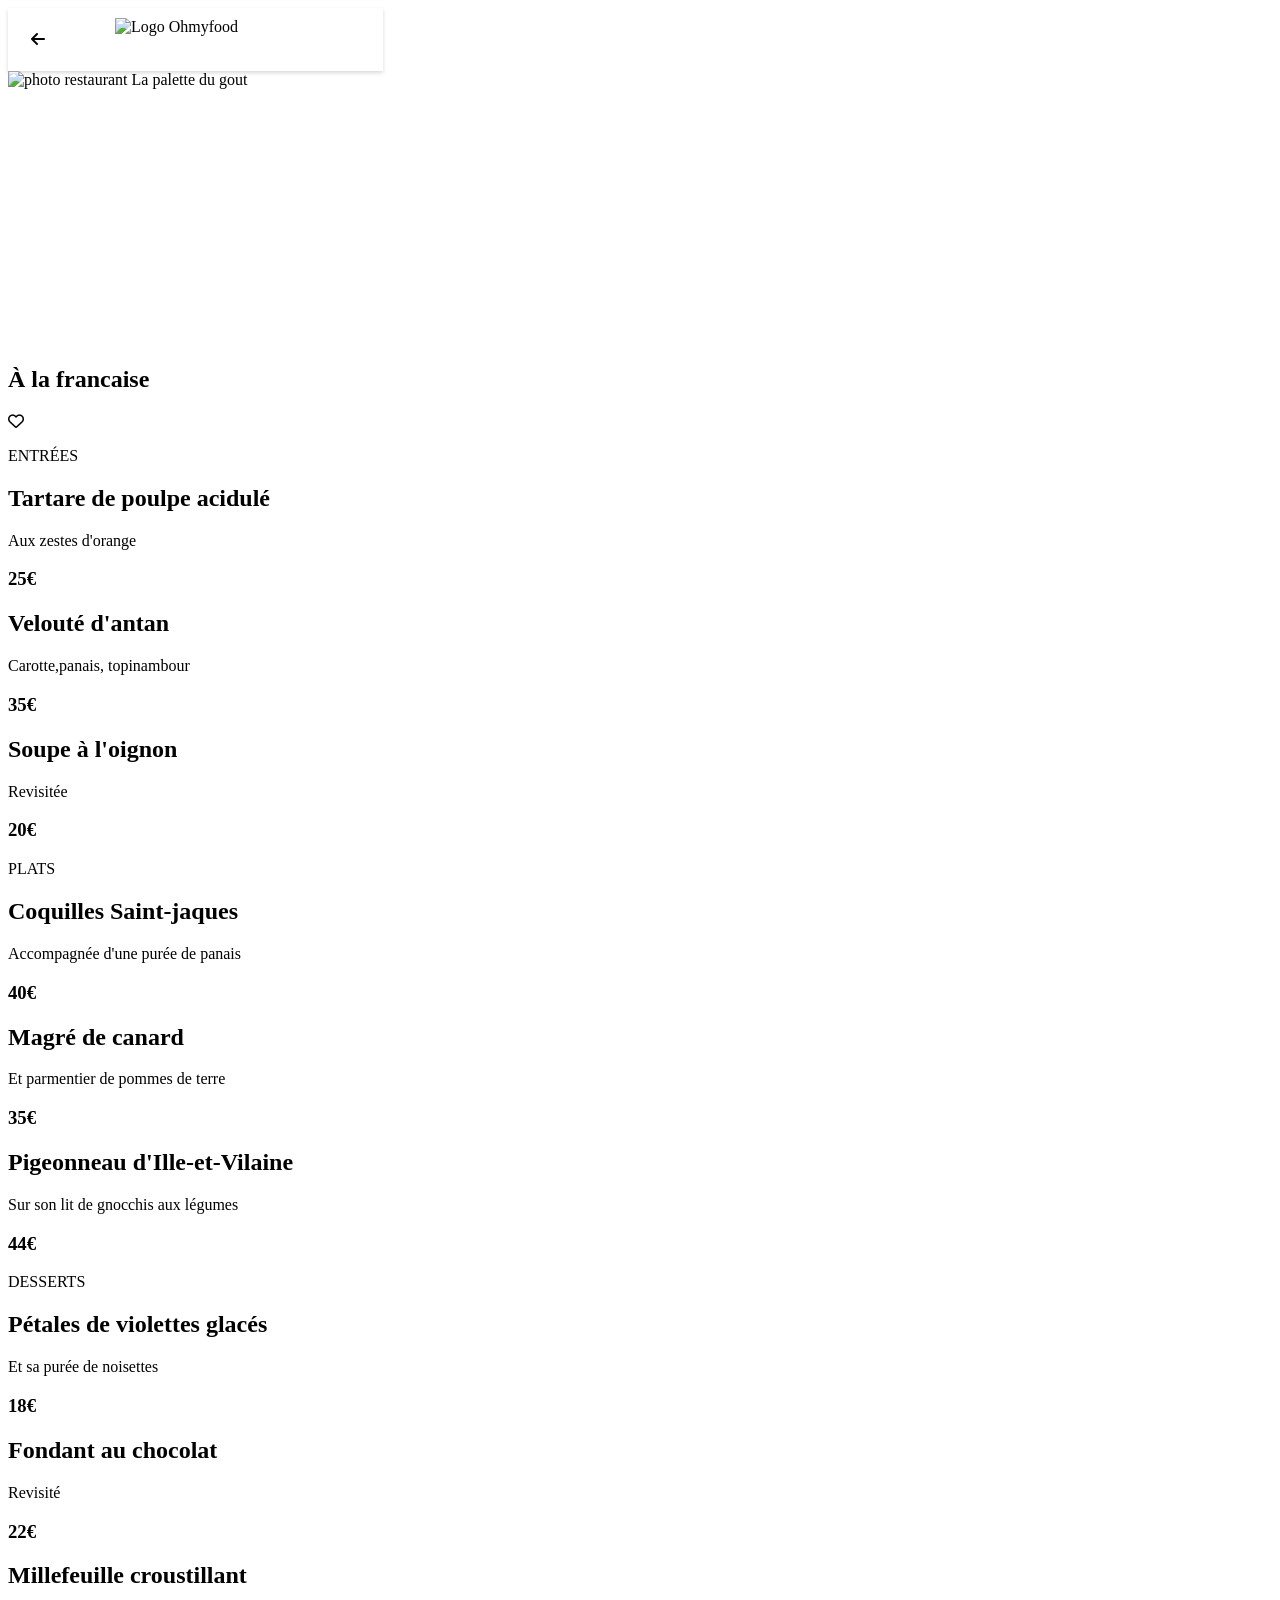
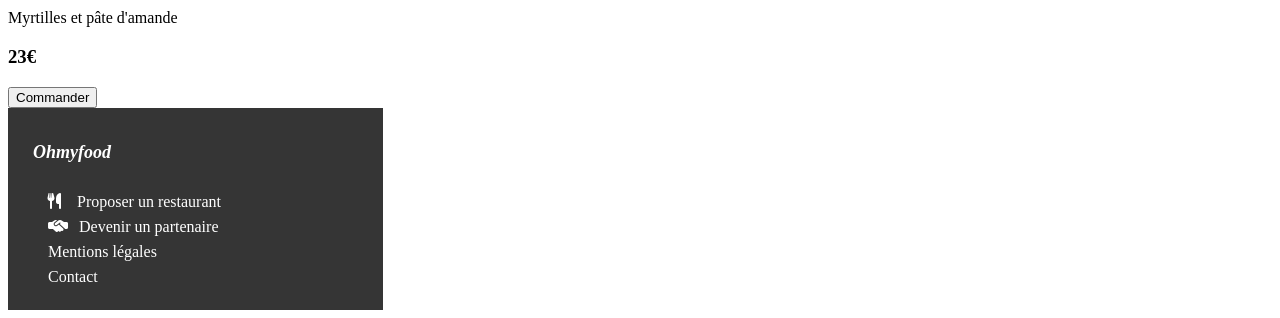
==== p4-menu-a-la-francaise.html @ 3b94a600 "Full html" ====
<!DOCTYPE html>
<html lang="fr">

<head>
    <meta charset="utf-8">
    <title>Le titre de ma page</title>
    <meta name="viewport" content="width=device-width, initial-scale=1.0" />
    <link href="css/style.css" rel="stylesheet">
    <link rel="stylesheet" href="https://cdnjs.cloudflare.com/ajax/libs/font-awesome/6.2.1/css/all.min.css"
        integrity="sha512-MV7K8+y+gLIBoVD59lQIYicR65iaqukzvf/nwasF0nqhPay5w/9lJmVM2hMDcnK1OnMGCdVK+iQrJ7lzPJQd1w=="
        crossorigin="anonymous" referrerpolicy="no-referrer" />
</head>

<body>

    <!--header-->
    <header class="header-menu">
        <div class="header-first-block header-first-block-space">
            <div class="logo-menu"><i class="fa-solid fa-arrow-left"></i></div>
            <img class="header-picture" src="./images/logo/ohmyfood.png" alt="Logo Ohmyfood">
        </div>
        <img class="header-picture-menu" src="./images/restaurants/toa-heftiba-DQKerTsQwi0-unsplash.jpg"
            alt="photo restaurant La palette du gout">
        </section>


        <!--Menu-->
        <section class="bloc-menu">
            <h1> À la francaise</h1>
            <div><i class="fa-regular fa-heart"></i></div>


            <div>
                <p>ENTRÉES</p>
                <div class="starter-bloc-menu">

                    <article>
                        <h2>Tartare de poulpe acidulé</h2>
                        <p>Aux zestes d'orange</p>
                        <h3>25€</h3>
                    </article>

                    <article>
                        <h2>Velouté d'antan</h2>
                        <p>Carotte,panais, topinambour</p>
                        <h3>35€</h3>
                    </article>

                    <article>
                        <h2>Soupe à l'oignon</h2>
                        <p>Revisitée</p>
                        <h3>20€</h3>
                    </article>


                </div>
            </div>

            <div>
                <p>PLATS</p>
                <div class="maincourse-bloc-menu">

                    <article>
                        <h2>Coquilles Saint-jaques</h2>
                        <p>Accompagnée d'une purée de panais</p>
                        <h3>40€</h3>
                    </article>

                    <article>
                        <h2>Magré de canard</h2>
                        <p>Et parmentier de pommes de terre</p>
                        <h3>35€</h3>
                    </article>

                    <article>
                        <h2>Pigeonneau d'Ille-et-Vilaine</h2>
                        <p>Sur son lit de gnocchis aux légumes</p>
                        <h3>44€</h3>
                    </article>
                </div>
            </div>

            <div>
                <p>DESSERTS</p>
                <div class="desert-bloc-menu">

                    <article>
                        <h2>Pétales de violettes glacés</h2>
                        <p>Et sa purée de noisettes</p>
                        <h3>18€</h3>
                    </article>

                    <article>
                        <h2>Fondant au chocolat</h2>
                        <p>Revisité</p>
                        <h3>22€</h3>
                    </article>

                    <article>
                        <h2>Millefeuille croustillant</h2>
                        <p>Myrtilles et pâte d'amande</p>
                        <h3>23€</h3>
                    </article>

                </div>
            </div>

            <button>Commander</button>

        </section>


        <!--Footer-->
        <footer class="footer-container">
            <h1>Ohmyfood</h1>
            <ul class="footer-list">
                <li><a><i class="fa-solid fa-utensils"></i> Proposer un restaurant</a></li>
                <li><a><i class="fa-solid fa-handshake-simple"></i>Devenir un partenaire</a></li>
                <li><a>Mentions légales</a></li>
                <li><a>Contact</a></li>
            </ul>
        </footer>

</body>

</html>
---- css/style.css ----
body {
    width: 375px;
}

.grey-icon {
    color: #7E7E7E;
}

.green-button {
    color: #008766;
    background-color: #99E2D0;
    border-style: none;
}

/*header*/
header {
    background-color: #ffffff;
    display: flex;
    flex-direction: column;
    width: 100%;
}

.header-first-block {
    width: 375px;
    box-shadow: 0px 2px 4px 0px #00000026;
    display: flex;
    align-items: center;
    justify-content: center;
}

.header-picture {
    height: 44px;
    width: 162px;
    display: flex;
    justify-content: center;
    align-items: center;
    object-fit: contain;
}

.header-logo {
    height: 50px;
    width: 375px;
    background-color: #EAEAEA;
    display: flex;
    flex-direction: row;
    align-items: center;
    justify-content: center;
}

.header-logo i {
    margin-right: 10px;
}

.presentation-block-header {
    background-color: #F6F6F6;
    height: 287px;
    width: 375px;
    display: flex;
    flex-direction: column;
    align-items: center;
}

.button-presentation-block-header {
    display: flex;
    justify-content: center;
    align-items: center;
    height: 50px;
    width: 218px;
    border-radius: 25px;
    background: linear-gradient(200.64deg, #9356DC -5.2%, #FF79DA 110.74%);
    color: white;
    border-style: none;
    font-size: 16px;
    margin-top: 17px;
}

.presentation-block-header h1 {
    width: 230px;
    font-size: 24px;
    display: flex;
    justify-content: center;
    text-align: center;
    margin-top: 39px;
}

.presentation-block-header p {
    width: 290px;
    text-align: center;
    font-size: 18px;
    margin-top: 0;
}

/*Fonctionnement*/
.instruction-block {
    height: 320px;
    width: 375px;
    padding-top: 48px;
    padding-bottom: 68px;
    padding-left: 32px;
}

.instruction-block h1 {
    margin: 0;
}

.card-instruction-block {
    height: 72px;
    width: 322px;
    left: 32px;
    border-radius: 20px;
    background: #F6F6F6;
    box-shadow: 0px 4px 15px 0px #00000026;
    margin-bottom: 25px;
    margin-top: 26px;
    display: flex;
    flex-direction: row;
    align-items: center;
}

.card-instruction-block i {
    padding-right: 30px;
    padding-left: 30px;
}

.number-instruction-block {
    background: #9356DC;
    width: 24px;
    height: 24px;
    border-radius: 50%;
    color: #ffffff;
    display: flex;
    align-items: center;
    justify-content: center;
}

/*Restaurant*/
.restaurant-block {
    background: #F6F6F6;
    width: 375px;
}

.card-container-restaurant-block {
    display: flex;
    flex-direction: column;
    justify-content: center;
    align-items: center;
}

.card-restaurant-block {
    background-color: #ffffff;
    box-shadow: 0px 4px 15px 0px #0000001A;
    height: 251px;
    width: 335px;
    border-radius: 15px;
    overflow: hidden;
    margin-bottom: 10px;
    box-sizing: border-box;
}

.button-restaurant-bock {
    position: relative;
    bottom: 180px;
    left: 240px;
    height: 29px;
    width: 80px;
    border-radius: 2px;
}

.card-restaurant-block img {
    width: 335px;
    height: 190px;
}

.card-restaurant-block h2 {
    font-size: 18px;
    margin: 0;
}

/*Footer*/
.footer-container {
    height: 180px;
    width: 375px;
    background-color: #353535;
    color: #ffffff;
    padding-top: 22px;
}

.footer-container h1 {
    font-style: italic;
    font-size: 18px;
    margin-left: 25px;
    margin-bottom: 30px;
}

.footer-container a {
    text-decoration: none;
}

.footer-container i {
    margin-right: 11px;
}

.footer-container li {
    list-style-type: none;
    margin-bottom: 7px;
}








/*Page-Menu*/

/*Header*/

.header-menu {
    width: 100%;
}

.header-first-block-space {
    justify-content: left;
    height: 63px;
}

.logo-menu {
    margin-left: 23px;
    margin-right: 70px;
}

.header-picture-menu {
    width: 375px;
    height: 275px;
}

/*Menu*/
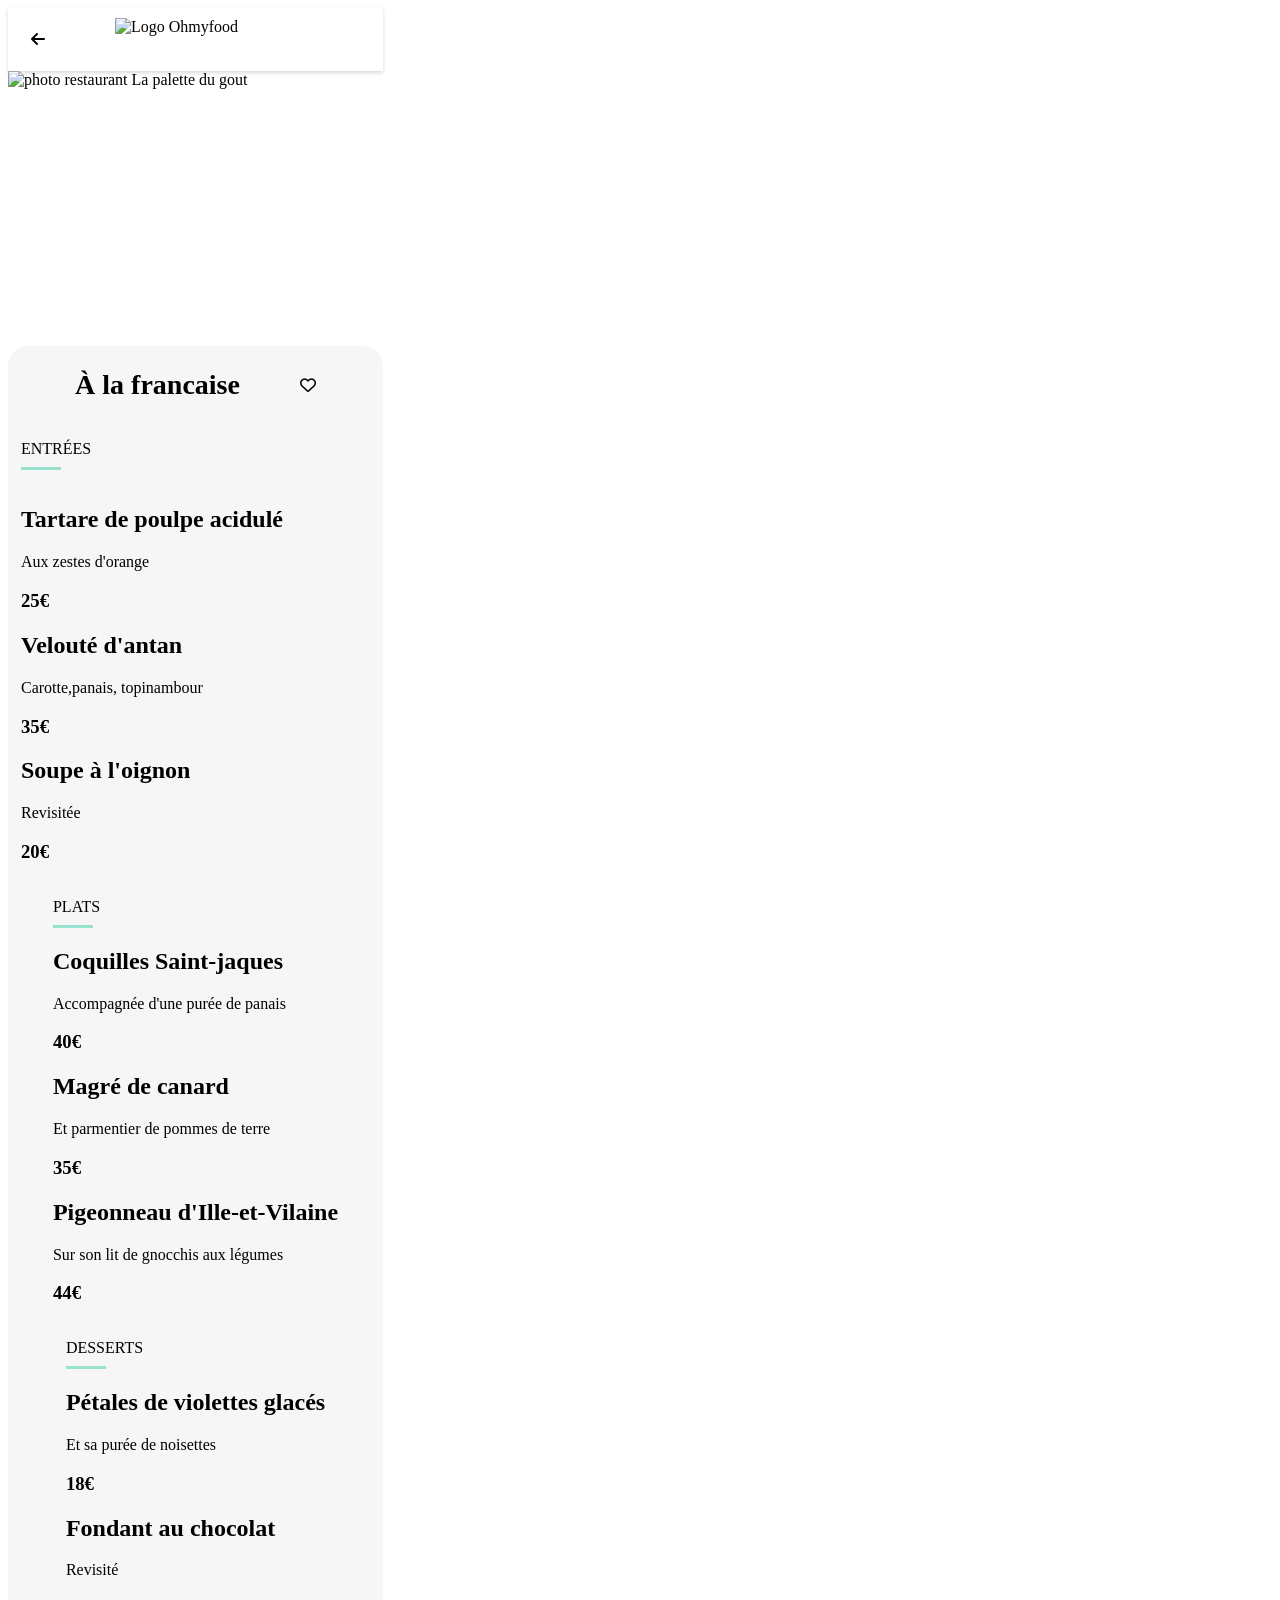
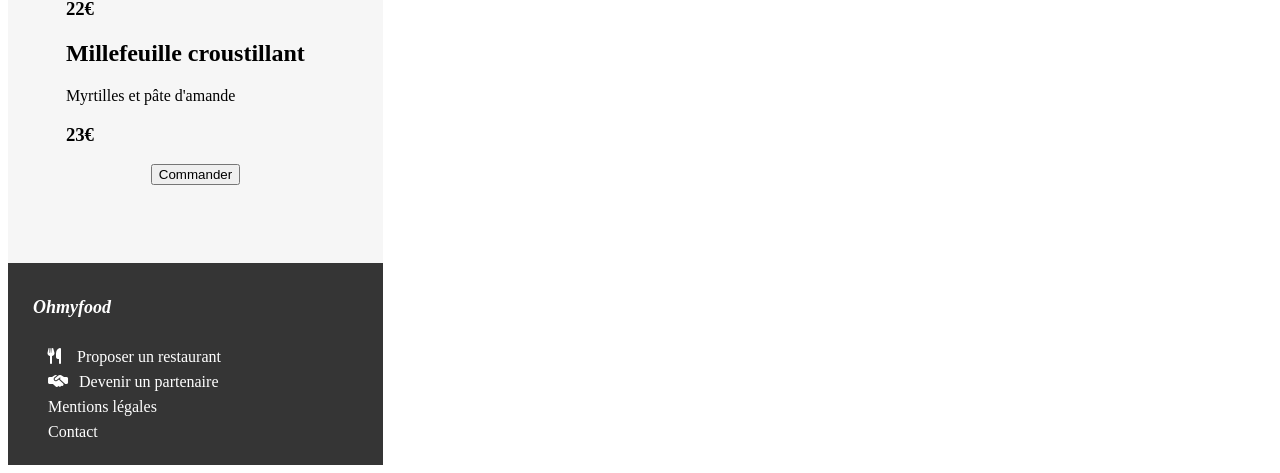
==== commit 23619302: "Css" ====
--- a/p4-menu-a-la-francaise.html
+++ b/p4-menu-a-la-francaise.html
@@ -26,13 +26,15 @@
 
         <!--Menu-->
         <section class="bloc-menu">
-            <h1> À la francaise</h1>
-            <div><i class="fa-regular fa-heart"></i></div>
+            <div class="restaurant-name-menu">
+                <h1> À la francaise</h1>
+                <i class="fa-regular fa-heart"></i>
+            </div>
 
 
-            <div>
-                <p>ENTRÉES</p>
-                <div class="starter-bloc-menu">
+            <div class="starter-bloc-menu">
+                <p class="title-bloc-menu">ENTRÉES</p>
+                <div>
 
                     <article>
                         <h2>Tartare de poulpe acidulé</h2>
@@ -56,9 +58,9 @@
                 </div>
             </div>
 
-            <div>
-                <p>PLATS</p>
-                <div class="maincourse-bloc-menu">
+            <div class="maincourse-bloc-menu">
+                <p class="title-bloc-menu">PLATS</p>
+                <div>
 
                     <article>
                         <h2>Coquilles Saint-jaques</h2>
@@ -80,9 +82,9 @@
                 </div>
             </div>
 
-            <div>
-                <p>DESSERTS</p>
-                <div class="desert-bloc-menu">
+            <div class="desert-bloc-menu">
+                <p class="title-bloc-menu">DESSERTS</p>
+                <div>
 
                     <article>
                         <h2>Pétales de violettes glacés</h2>
--- a/css/style.css
+++ b/css/style.css
@@ -237,8 +237,67 @@
 
 /*Menu*/
 
-
-
-
-
-
+.bloc-menu {
+    background-color: #F6F6F6;
+    height: 1517px;
+    border-radius: 20px 20px 0 0;
+    padding: 0 13px 0 13px;
+    display: flex;
+    align-items: center;
+    flex-direction: column;
+}
+
+.restaurant-name-menu {
+    display: flex;
+    align-items: center;
+}
+
+.restaurant-name-menu h1 {
+    margin-right: 60px;
+    font-size: 28px;
+}
+
+.starter-bloc-menu {
+    width: 100%;
+    display: flex;
+    flex-direction: column;
+}
+
+.title-bloc-menu {
+    border-bottom: 3px solid #99E2D0;
+    width: 40px;
+    height: 27px;
+}
+
+.card-menu {
+    width: 97%;
+    height: 68px;
+    background-color: #FFFFFF;
+    border-radius: 15px;
+    display: flex;
+    flex-direction: row;
+    align-items: flex-end;
+    justify-content: space-between;
+    margin-bottom: 12px;
+    padding-left: 10px;
+    padding-right: 10px;
+}
+
+.card-menu h2 {
+    font-size: 16px;
+    margin: 0;
+}
+
+.card-menu p {
+    margin: 0;
+}
+
+.card-menu h3 {
+    width: 35px;
+    margin-bottom: 12px;
+    display: flex;
+}
+
+.card-title {
+    margin-bottom: 12px;
+}
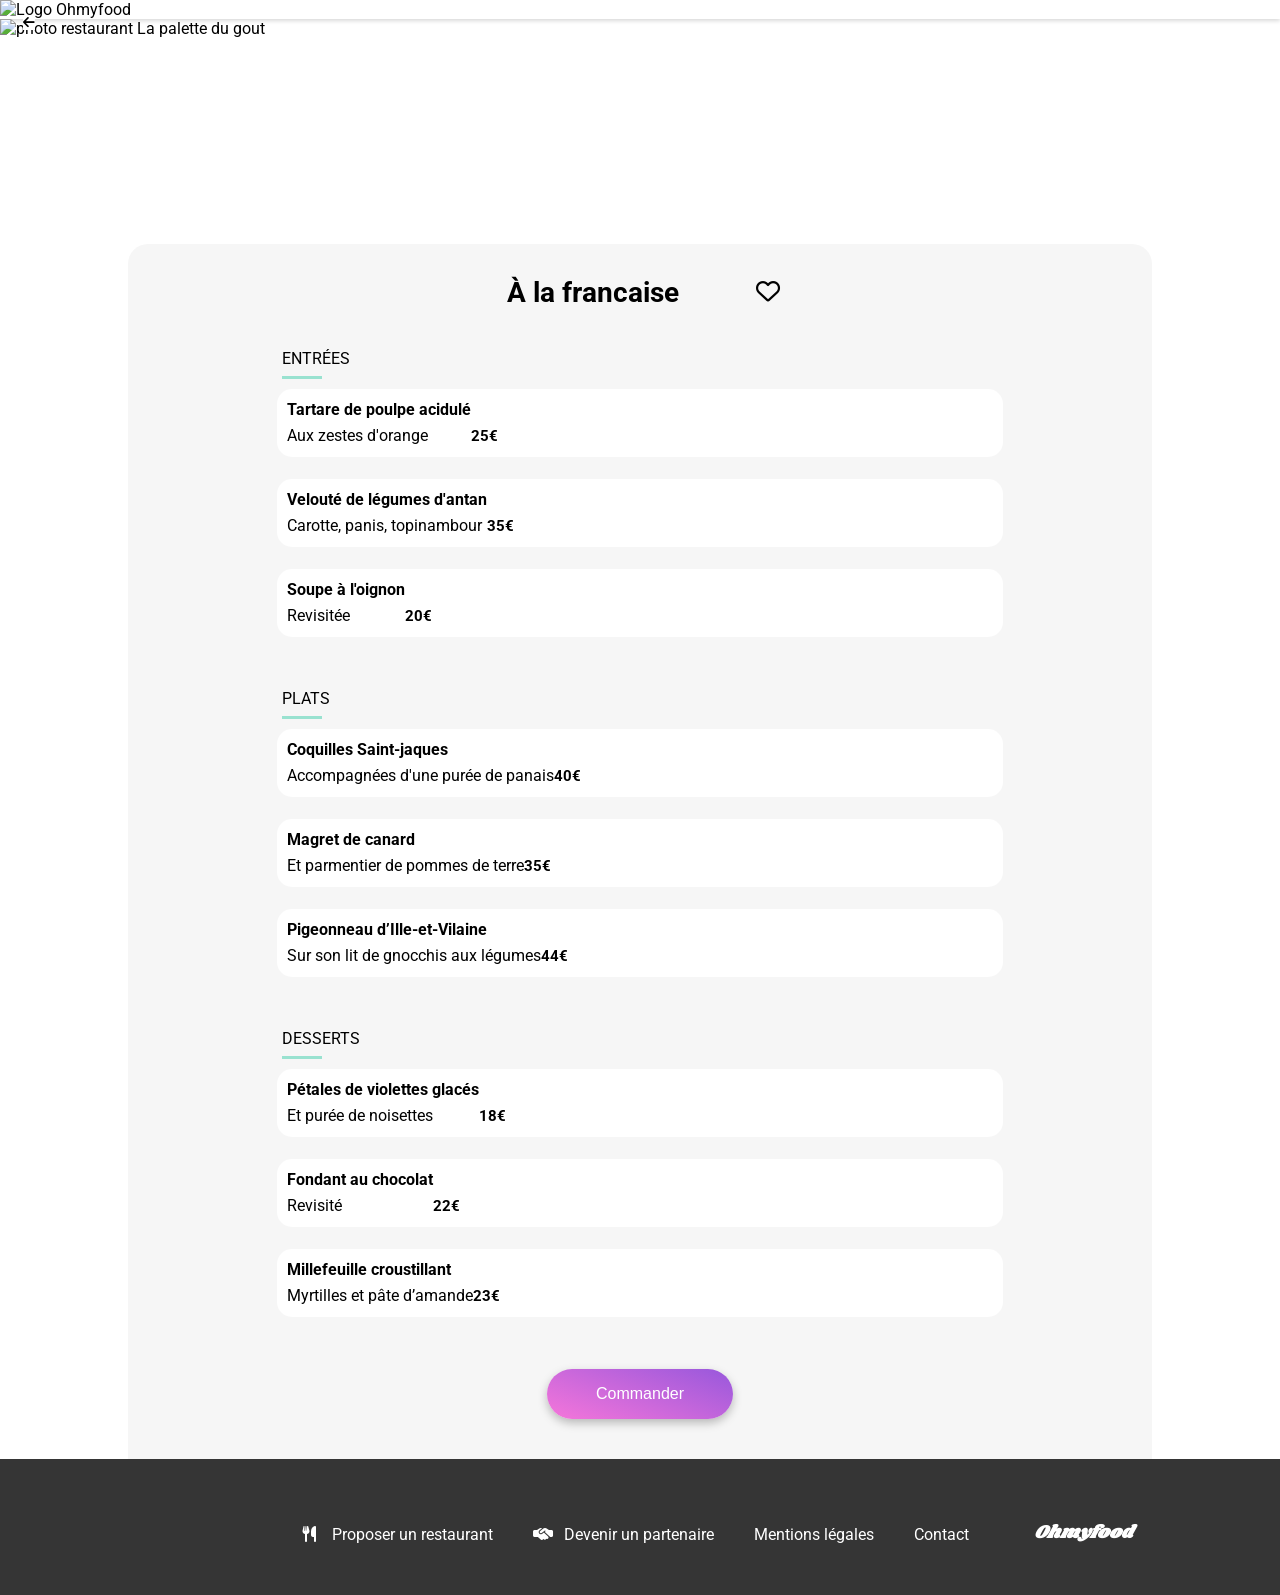
==== commit 93e0c534: "Feat - homepage loader" ====
--- a/p4-menu-a-la-francaise.html
+++ b/p4-menu-a-la-francaise.html
@@ -3,12 +3,24 @@
 
 <head>
     <meta charset="utf-8">
-    <title>Le titre de ma page</title>
+    <title>Menu - À la francaise</title>
     <meta name="viewport" content="width=device-width, initial-scale=1.0" />
     <link href="css/style.css" rel="stylesheet">
     <link rel="stylesheet" href="https://cdnjs.cloudflare.com/ajax/libs/font-awesome/6.2.1/css/all.min.css"
         integrity="sha512-MV7K8+y+gLIBoVD59lQIYicR65iaqukzvf/nwasF0nqhPay5w/9lJmVM2hMDcnK1OnMGCdVK+iQrJ7lzPJQd1w=="
         crossorigin="anonymous" referrerpolicy="no-referrer" />
+    <link rel="preconnect" href="https://fonts.googleapis.com">
+    <link rel="preconnect" href="https://fonts.gstatic.com" crossorigin>
+    <link
+        href="https://fonts.googleapis.com/css2?family=Raleway:ital,wght@0,100;0,200;0,300;0,400;1,100;1,200&display=swap"
+        rel="stylesheet">
+    <link rel="preconnect" href="https://fonts.googleapis.com">
+    <link rel="preconnect" href="https://fonts.gstatic.com" crossorigin>
+    <link rel="preconnect" href="https://fonts.googleapis.com">
+    <link rel="preconnect" href="https://fonts.gstatic.com" crossorigin>
+    <link
+        href="https://fonts.googleapis.com/css2?family=Roboto:ital,wght@0,100;0,300;0,400;0,500;0,700;0,900;1,100;1,300;1,400;1,500;1,700;1,900&family=Shrikhand&display=swap"
+        rel="stylesheet">
 </head>
 
 <body>
@@ -16,10 +28,12 @@
     <!--header-->
     <header class="header-menu">
         <div class="header-first-block header-first-block-space">
-            <div class="logo-menu"><i class="fa-solid fa-arrow-left"></i></div>
+            <a href="./p4.html">
+                <button class="logo-menu"><i class="fa-solid fa-arrow-left"></i></button>
+            </a>
             <img class="header-picture" src="./images/logo/ohmyfood.png" alt="Logo Ohmyfood">
         </div>
-        <img class="header-picture-menu" src="./images/restaurants/toa-heftiba-DQKerTsQwi0-unsplash.jpg"
+        <img class="header-picture-menu" src="./images/restaurants/stil-u2Lp8tXIcjw-unsplash.jpg"
             alt="photo restaurant La palette du gout">
         </section>
 
@@ -27,8 +41,11 @@
         <!--Menu-->
         <section class="bloc-menu">
             <div class="restaurant-name-menu">
-                <h1> À la francaise</h1>
-                <i class="fa-regular fa-heart"></i>
+                <h1>À la francaise</h1>
+                <button class="heart-button">
+                    <i class="fa-regular fa-heart heart-empty"></i>
+                    <i class="fa-solid fa-heart heart-full"></i>
+                </button>
             </div>
 
 
@@ -36,25 +53,31 @@
                 <p class="title-bloc-menu">ENTRÉES</p>
                 <div>
 
-                    <article>
-                        <h2>Tartare de poulpe acidulé</h2>
-                        <p>Aux zestes d'orange</p>
-                        <h3>25€</h3>
-                    </article>
+                    <div class="card-container">
+                        <article class="card-menu">
+                            <div class="card-title">
+                                <h2>Tartare de poulpe acidulé</h2>
+                                <p>Aux zestes d'orange</p>
+                            </div>
+                            <h3>25€</h3>
+                        </article>
 
-                    <article>
-                        <h2>Velouté d'antan</h2>
-                        <p>Carotte,panais, topinambour</p>
-                        <h3>35€</h3>
-                    </article>
+                        <article class="card-menu">
+                            <div class="card-title">
+                                <h2>Velouté de légumes d'antan</h2>
+                                <p>Carotte, panis, topinambour</p>
+                            </div>
+                            <h3>35€</h3>
+                        </article>
 
-                    <article>
-                        <h2>Soupe à l'oignon</h2>
-                        <p>Revisitée</p>
-                        <h3>20€</h3>
-                    </article>
-
-
+                        <article class="card-menu">
+                            <div class="card-title">
+                                <h2>Soupe à l'oignon</h2>
+                                <p>Revisitée</p>
+                            </div>
+                            <h3>20€</h3>
+                        </article>
+                    </div>
                 </div>
             </div>
 
@@ -62,23 +85,31 @@
                 <p class="title-bloc-menu">PLATS</p>
                 <div>
 
-                    <article>
-                        <h2>Coquilles Saint-jaques</h2>
-                        <p>Accompagnée d'une purée de panais</p>
-                        <h3>40€</h3>
-                    </article>
+                    <div class="card-container">
+                        <article class="card-menu">
+                            <div class="card-title">
+                                <h2>Coquilles Saint-jaques</h2>
+                                <p>Accompagnées d'une purée de panais</p>
+                            </div>
+                            <h3>40€</h3>
+                        </article>
 
-                    <article>
-                        <h2>Magré de canard</h2>
-                        <p>Et parmentier de pommes de terre</p>
-                        <h3>35€</h3>
-                    </article>
+                        <article class="card-menu">
+                            <div class="card-title">
+                                <h2>Magret de canard</h2>
+                                <p>Et parmentier de pommes de terre</p>
+                            </div>
+                            <h3>35€</h3>
+                        </article>
 
-                    <article>
-                        <h2>Pigeonneau d'Ille-et-Vilaine</h2>
-                        <p>Sur son lit de gnocchis aux légumes</p>
-                        <h3>44€</h3>
-                    </article>
+                        <article class="card-menu">
+                            <div class="card-title">
+                                <h2>Pigeonneau d’Ille-et-Vilaine</h2>
+                                <p>Sur son lit de gnocchis aux légumes</p>
+                            </div>
+                            <h3>44€</h3>
+                        </article>
+                    </div>
                 </div>
             </div>
 
@@ -86,28 +117,35 @@
                 <p class="title-bloc-menu">DESSERTS</p>
                 <div>
 
-                    <article>
-                        <h2>Pétales de violettes glacés</h2>
-                        <p>Et sa purée de noisettes</p>
-                        <h3>18€</h3>
-                    </article>
+                    <div class="card-container">
+                        <article class="card-menu">
+                            <div class="card-title">
+                                <h2>Pétales de violettes glacés</h2>
+                                <p>Et purée de noisettes</p>
+                            </div>
+                            <h3>18€</h3>
+                        </article>
 
-                    <article>
-                        <h2>Fondant au chocolat</h2>
-                        <p>Revisité</p>
-                        <h3>22€</h3>
-                    </article>
+                        <article class="card-menu">
+                            <div class="card-title">
+                                <h2>Fondant au chocolat</h2>
+                                <p>Revisité</p>
+                            </div>
+                            <h3>22€</h3>
+                        </article>
 
-                    <article>
-                        <h2>Millefeuille croustillant</h2>
-                        <p>Myrtilles et pâte d'amande</p>
-                        <h3>23€</h3>
-                    </article>
-
+                        <article class="card-menu">
+                            <div class="card-title">
+                                <h2>Millefeuille croustillant</h2>
+                                <p>Myrtilles et pâte d’amande</p>
+                            </div>
+                            <h3>23€</h3>
+                        </article>
+                    </div>
                 </div>
             </div>
 
-            <button>Commander</button>
+            <button class="button-menu">Commander</button>
 
         </section>
 
--- a/css/style.css
+++ b/css/style.css
@@ -1,5 +1,24 @@
 body {
-    width: 375px;
+    font-family: 'Roboto', sans-serif;
+}
+
+* {
+    margin: 0;
+    padding: 0;
+}
+
+:root {
+    --color-primary: #9356DC;
+}
+
+body {
+    margin: 0;
+    width: 100%;
+}
+
+a {
+    text-decoration: none;
+    color: black;
 }
 
 .grey-icon {
@@ -12,6 +31,26 @@
     border-style: none;
 }
 
+img {
+    object-fit: cover;
+}
+
+.heart-button {
+    border-style: none;
+    height: 30px;
+    width: 35px;
+    font-size: 24px;
+    margin-bottom: 15px;
+    overflow: hidden;
+    transition-duration: 1.2s;
+}
+
+h1 {
+    font-family: 'Shrikhand', cursive;
+}
+
+
+
 /*header*/
 header {
     background-color: #ffffff;
@@ -21,25 +60,32 @@
 }
 
 .header-first-block {
-    width: 375px;
+    min-width: 375px;
+    width: 100%;
     box-shadow: 0px 2px 4px 0px #00000026;
-    display: flex;
-    align-items: center;
-    justify-content: center;
+}
+
+.header-homepage-space {
+    display: flex;
+    justify-content: center;
+    align-items: center;
+}
+
+.header-menu-space {
+    display: flex;
+    align-items: center;
 }
 
 .header-picture {
     height: 44px;
     width: 162px;
-    display: flex;
-    justify-content: center;
-    align-items: center;
     object-fit: contain;
 }
 
 .header-logo {
     height: 50px;
-    width: 375px;
+    min-width: 375px;
+    width: 100%;
     background-color: #EAEAEA;
     display: flex;
     flex-direction: row;
@@ -54,7 +100,8 @@
 .presentation-block-header {
     background-color: #F6F6F6;
     height: 287px;
-    width: 375px;
+    min-width: 375px;
+    width: 100%;
     display: flex;
     flex-direction: column;
     align-items: center;
@@ -92,38 +139,55 @@
 
 /*Fonctionnement*/
 .instruction-block {
-    height: 320px;
-    width: 375px;
-    padding-top: 48px;
-    padding-bottom: 68px;
-    padding-left: 32px;
+    height: 440px;
+    min-width: 375px;
+    width: 100%;
 }
 
 .instruction-block h1 {
     margin: 0;
+    padding-top: 20px;
+    padding-left: 20px;
+}
+
+.card-container-instruction-block {
+    display: flex;
+    flex-direction: column;
+    width: 100%;
+    align-items: center;
 }
 
 .card-instruction-block {
     height: 72px;
-    width: 322px;
+    width: 90%;
     left: 32px;
     border-radius: 20px;
     background: #F6F6F6;
     box-shadow: 0px 4px 15px 0px #00000026;
     margin-bottom: 25px;
     margin-top: 26px;
+    margin-right: ;
     display: flex;
     flex-direction: row;
     align-items: center;
 }
 
+.card-instruction-block:hover {
+    background-color: #F5EDFF;
+}
+
+
 .card-instruction-block i {
-    padding-right: 30px;
-    padding-left: 30px;
+    padding-right: 20px;
+    padding-left: 20px;
+}
+
+.card-instruction-block:hover i {
+    color: var(--color-primary);
 }
 
 .number-instruction-block {
-    background: #9356DC;
+    background: var(--color-primary);
     width: 24px;
     height: 24px;
     border-radius: 50%;
@@ -131,12 +195,23 @@
     display: flex;
     align-items: center;
     justify-content: center;
+    position: relative;
+    right: 10px;
 }
 
 /*Restaurant*/
 .restaurant-block {
     background: #F6F6F6;
-    width: 375px;
+    min-width: 375px;
+    width: 100%;
+    padding-bottom: 40px;
+}
+
+.restaurant-block h1 {
+    padding-top: 54px;
+    padding-left: 20px;
+    padding-bottom: 20px;
+    font-family: 'Roboto', sans-serif;
 }
 
 .card-container-restaurant-block {
@@ -150,25 +225,26 @@
     background-color: #ffffff;
     box-shadow: 0px 4px 15px 0px #0000001A;
     height: 251px;
-    width: 335px;
+    width: 90%;
     border-radius: 15px;
     overflow: hidden;
-    margin-bottom: 10px;
+    margin-bottom: 20px;
     box-sizing: border-box;
 }
 
 .button-restaurant-bock {
     position: relative;
     bottom: 180px;
-    left: 240px;
+    left: 75%;
     height: 29px;
     width: 80px;
     border-radius: 2px;
 }
 
 .card-restaurant-block img {
-    width: 335px;
+    width: 100%;
     height: 190px;
+
 }
 
 .card-restaurant-block h2 {
@@ -176,13 +252,58 @@
     margin: 0;
 }
 
+
+.heart-empty {
+    position: absolute;
+}
+
+.heart-full {
+    position: absolute;
+    opacity: 0;
+    transition-property: all;
+    transition-duration: 2s;
+}
+
+.heart-full:hover {
+    opacity: 1;
+    color: transparent;
+    background-clip: border-box;
+    -webkit-background-clip: text;
+    background-image: linear-gradient(200.64deg, #9356DC -5.2%, #FF79DA 110.74%);
+}
+
+.card-text-menu {
+    margin-top: -25px;
+    height: 70px;
+    margin-left: 12px;
+    margin-right: 24px;
+    display: flex;
+    flex-direction: row;
+    justify-content: space-between;
+    position: relative;
+}
+
+.card-text-menu p {
+    margin-top: 5px;
+}
+
+.card-text-menu .heart-button {
+    background-color: #ffffff;
+    margin-top: -9px;
+}
+
+
+
+
 /*Footer*/
 .footer-container {
     height: 180px;
-    width: 375px;
+    min-width: 375px;
+    width: 100%;
     background-color: #353535;
     color: #ffffff;
     padding-top: 22px;
+    margin-top: -50px;
 }
 
 .footer-container h1 {
@@ -194,6 +315,7 @@
 
 .footer-container a {
     text-decoration: none;
+    color: #FFFFFF;
 }
 
 .footer-container i {
@@ -205,6 +327,10 @@
     margin-bottom: 7px;
 }
 
+.footer-list {
+    padding-left: 25px;
+}
+
 
 
 
@@ -217,21 +343,20 @@
 /*Header*/
 
 .header-menu {
-    width: 100%;
-}
-
-.header-first-block-space {
-    justify-content: left;
-    height: 63px;
+    min-width: 375px;
+    width: 100%;
 }
 
 .logo-menu {
-    margin-left: 23px;
-    margin-right: 70px;
+    background-color: #FFFFFF;
+    border: none;
+    position: absolute;
+    left: 23px;
+    top: 15px;
 }
 
 .header-picture-menu {
-    width: 375px;
+    min-width: 375px;
     height: 275px;
 }
 
@@ -239,65 +364,332 @@
 
 .bloc-menu {
     background-color: #F6F6F6;
-    height: 1517px;
     border-radius: 20px 20px 0 0;
-    padding: 0 13px 0 13px;
     display: flex;
     align-items: center;
     flex-direction: column;
+    position: relative;
+    bottom: 50px;
+    min-width: 375px;
+    width: 100%;
+    transition-delay: 150ms;
 }
 
 .restaurant-name-menu {
     display: flex;
-    align-items: center;
+    justify-content: center;
+    align-items: flex-end;
 }
 
 .restaurant-name-menu h1 {
     margin-right: 60px;
     font-size: 28px;
+    margin-bottom: 0;
+    margin-top: 32px;
+    font-family: 'Roboto';
+}
+
+.restaurant-name-menu p {
+    font-size: 24px;
+}
+
+.restaurant-name-menu .heart-button {
+    background-color: #F6F6F6;
 }
 
 .starter-bloc-menu {
     width: 100%;
     display: flex;
     flex-direction: column;
+}
+
+.maincourse-bloc-menu {
+    width: 100%;
+    min-width: 375px;
+    transition-delay: 2s;
+    transition-property: margin-top;
+}
+
+.desert-bloc-menu {
+    width: 100%;
 }
 
 .title-bloc-menu {
     border-bottom: 3px solid #99E2D0;
     width: 40px;
     height: 27px;
+    margin-top: 40px;
+    margin-left: 17px;
+}
+
+.card-container {
+    display: flex;
+    flex-direction: column;
+    align-items: center;
 }
 
 .card-menu {
-    width: 97%;
+    width: 90%;
     height: 68px;
+    display: flex;
+    align-items: flex-end;
+    justify-content: flex-start;
     background-color: #FFFFFF;
     border-radius: 15px;
-    display: flex;
-    flex-direction: row;
-    align-items: flex-end;
-    justify-content: space-between;
-    margin-bottom: 12px;
+    margin-top: 10px;
     padding-left: 10px;
-    padding-right: 10px;
+    animation: cardslide 2.2s ease;
+}
+
+@keyframes cardslide {
+    0% {
+        opacity: 0;
+    }
+
+
+    100% {
+        opacity: 1;
+    }
 }
 
 .card-menu h2 {
     font-size: 16px;
-    margin: 0;
-}
-
-.card-menu p {
-    margin: 0;
+    margin-top: 0;
+    margin-bottom: 7px;
 }
 
 .card-menu h3 {
-    width: 35px;
-    margin-bottom: 12px;
-    display: flex;
+    font-size: 15px;
+    padding-right: 10px;
+    padding-bottom: 12px;
 }
 
 .card-title {
     margin-bottom: 12px;
+}
+
+.text-card-menu {
+    margin-bottom: 12px;
+    text-overflow: ellipsis;
+    width: calc(100% - 34px);
+    transition: all 1.5s ease;
+}
+
+.green-check {
+    background-color: #99E2D0;
+    height: 69px;
+    width: 0;
+    border-radius: 0 19px 19px 0;
+    transition: width 1.5s ease;
+    align-items: center;
+    justify-content: center;
+    display: flex;
+}
+
+.green-check i {
+    color: transparent;
+    padding: 1%;
+}
+
+.green-check:hover i {
+    color: #FFFFFF;
+}
+
+.card-menu:hover .green-check {
+    width: 40%;
+}
+
+.card-menu:hover .text-card-menu {
+    width: 60%;
+}
+
+.button-menu {
+    height: 50px;
+    width: 186px;
+    border-radius: 25px;
+    font-size: 16px;
+    color: #ffffff;
+    background: linear-gradient(200.64deg, #9356DC -5.2%, #FF79DA 110.74%);
+    border: none;
+    box-shadow: 0px 4px 10px 0px #00000040;
+    margin-top: 40px;
+    margin-bottom: 40px;
+}
+
+.button-menu:hover {
+    opacity: 0.80;
+}
+
+
+
+
+
+
+
+@media only screen and (min-width: 850px) {
+
+
+
+
+    /*Header*/
+
+
+    /*Instruction*/
+
+    .instruction-block {
+        width: 100%;
+        height: 262px;
+        box-sizing: border-box;
+        display: flex;
+        flex-direction: column;
+        padding-left: 193px;
+        ;
+    }
+
+    .instruction-block h1 {
+        height: 30px;
+        padding-left: 0;
+        padding-top: 50px;
+    }
+
+    .card-container-instruction-block {
+        display: flex;
+        flex-direction: row;
+        width: 100%;
+    }
+
+    .card-instruction-block {
+        height: 72px;
+        width: 25%;
+        margin-right: 36px;
+    }
+
+
+
+
+    /*Restaurant*/
+
+    .restaurant-block {
+        height: 436px;
+    }
+
+    .card-restaurant-block {
+        height: 251px;
+        min-width: 335px;
+        margin-right: 29px;
+        transition: width 1s;
+    }
+
+    .card-restaurant-block:hover {
+        width: 340px;
+    }
+
+    .card-container-restaurant-block {
+        display: flex;
+        flex-direction: row;
+        overflow-x: scroll;
+        padding-left: 30%;
+    }
+
+    .button-restaurant-bock {
+        left: 70%;
+    }
+
+    /*Footer*/
+
+    .footer-container {
+        display: flex;
+        flex-direction: row-reverse;
+        align-items: center;
+        justify-content: center;
+        height: 114px;
+        width: 100%;
+
+    }
+
+    .footer-container h1 {
+        margin-bottom: 10px;
+    }
+
+    .footer-list {
+        display: flex;
+        flex-direction: row;
+        margin-left: 130px;
+    }
+
+    .footer-list a {
+        margin-right: 40px;
+    }
+
+
+
+
+
+    /*PAGE MENU*/
+
+    .bloc-menu {
+        width: 80%;
+        margin-left: 10%;
+    }
+
+    .title-bloc-menu {
+        margin-left: 15%;
+    }
+
+    .card-menu {
+        width: 70%;
+        margin-bottom: 12px;
+    }
+}
+
+
+
+.loader {
+    display: flex;
+    align-items: center;
+    justify-content: center;
+    width: 100vw;
+    height: 100vh;
+    background-color: #CEECF5;
+    opacity: 0.7;
+    position: fixed;
+    animation: background-leave 3s forwards;
+}
+
+
+.loader-circle {
+    height: 120px;
+    width: 120px;
+    border: 6px solid;
+    border-color: white transparent white transparent;
+    border-radius: 50%;
+    animation: spin 3s forwards;
+}
+
+@keyframes spin {
+    from {
+        transform: rotate(0deg);
+        z-index: 2;
+        opacity: 1;
+
+    }
+
+    to {
+        transform: rotate(360deg);
+        z-index: -10;
+        opacity: 0;
+    }
+}
+
+@keyframes background-leave {
+    from {
+        z-index: 2;
+        opacity: 1;
+
+    }
+
+    to {
+        z-index: -1;
+        opacity: 0.1;
+    }
 }
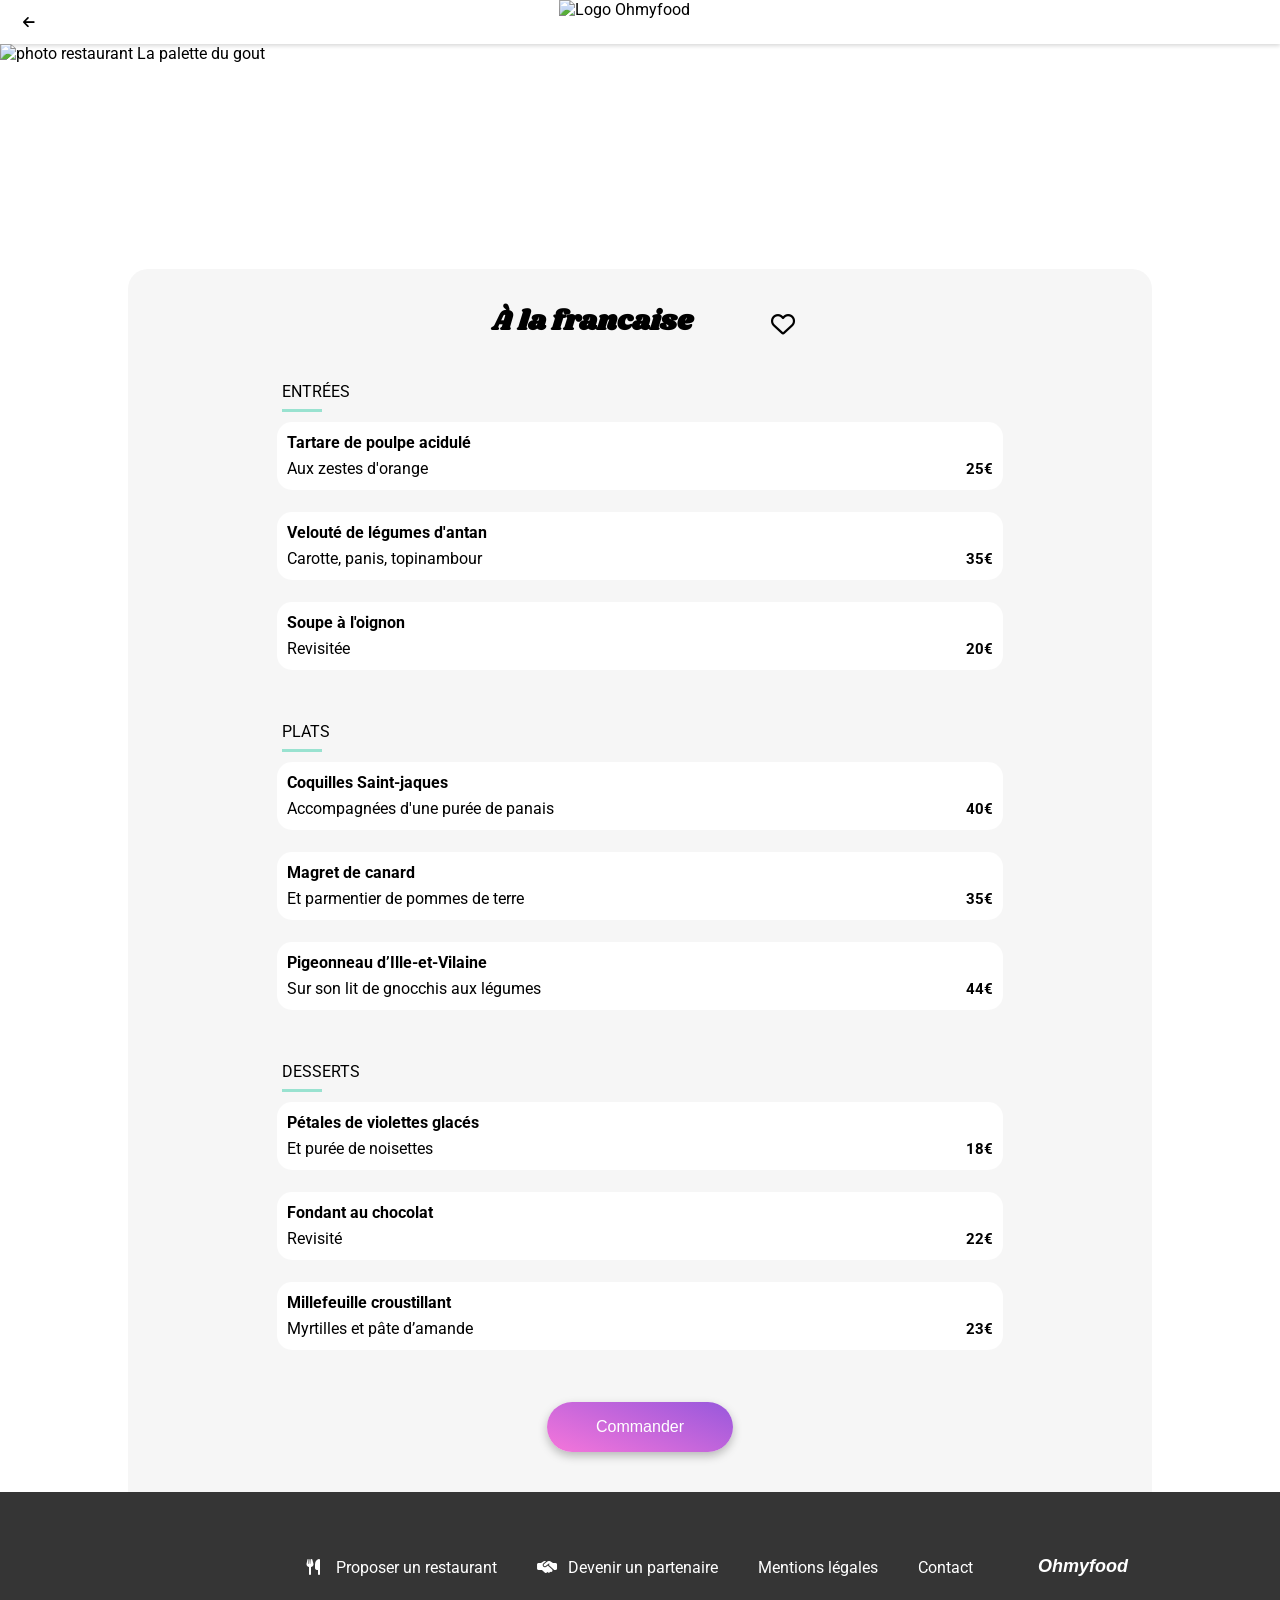
==== commit 441c4754: "Fix(menu and homepage) - rajout "green-check" en html partout" ====
--- a/p4-menu-a-la-francaise.html
+++ b/p4-menu-a-la-francaise.html
@@ -27,139 +27,168 @@
 
     <!--header-->
     <header class="header-menu">
-        <div class="header-first-block header-first-block-space">
+        <div class="header-first-block header-homepage-space">
             <a href="./p4.html">
-                <button class="logo-menu"><i class="fa-solid fa-arrow-left"></i></button>
+                <button class="logo-menu">
+                    <i class="fa-solid fa-arrow-left"></i>
+                </button>
             </a>
             <img class="header-picture" src="./images/logo/ohmyfood.png" alt="Logo Ohmyfood">
         </div>
         <img class="header-picture-menu" src="./images/restaurants/stil-u2Lp8tXIcjw-unsplash.jpg"
             alt="photo restaurant La palette du gout">
-        </section>
+    </header>
 
 
-        <!--Menu-->
-        <section class="bloc-menu">
-            <div class="restaurant-name-menu">
-                <h1>À la francaise</h1>
-                <button class="heart-button">
-                    <i class="fa-regular fa-heart heart-empty"></i>
-                    <i class="fa-solid fa-heart heart-full"></i>
-                </button>
-            </div>
+    <!--Menu-->
+    <section class="bloc-menu">
+        <div class="restaurant-name-menu">
+            <h1>À la francaise</h1>
+            <button class="heart-button">
+                <i class="fa-regular fa-heart heart-empty"></i>
+                <i class="fa-solid fa-heart heart-full"></i>
+            </button>
+        </div>
 
 
-            <div class="starter-bloc-menu">
-                <p class="title-bloc-menu">ENTRÉES</p>
-                <div>
+        <div class="starter-bloc-menu">
+            <p class="title-bloc-menu">ENTRÉES</p>
+            <div>
 
-                    <div class="card-container">
-                        <article class="card-menu">
-                            <div class="card-title">
-                                <h2>Tartare de poulpe acidulé</h2>
-                                <p>Aux zestes d'orange</p>
-                            </div>
-                            <h3>25€</h3>
-                        </article>
+                <div class="card-container">
+                    <article class="card-menu">
+                        <div class="text-card-menu">
+                            <h2>Tartare de poulpe acidulé</h2>
+                            <p>Aux zestes d'orange</p>
+                        </div>
+                        <h3>25€</h3>
+                        <div class="green-check">
+                            <i class="fa-solid fa-circle-check"></i>
+                        </div>
+                    </article>
 
-                        <article class="card-menu">
-                            <div class="card-title">
-                                <h2>Velouté de légumes d'antan</h2>
-                                <p>Carotte, panis, topinambour</p>
-                            </div>
-                            <h3>35€</h3>
-                        </article>
+                    <article class="card-menu">
+                        <div class="text-card-menu">
+                            <h2>Velouté de légumes d'antan</h2>
+                            <p>Carotte, panis, topinambour</p>
+                        </div>
+                        <h3>35€</h3>
+                        <div class="green-check">
+                            <i class="fa-solid fa-circle-check"></i>
+                        </div>
+                    </article>
 
-                        <article class="card-menu">
-                            <div class="card-title">
-                                <h2>Soupe à l'oignon</h2>
-                                <p>Revisitée</p>
-                            </div>
-                            <h3>20€</h3>
-                        </article>
-                    </div>
+                    <article class="card-menu">
+                        <div class="text-card-menu">
+                            <h2>Soupe à l'oignon</h2>
+                            <p>Revisitée</p>
+                        </div>
+                        <h3>20€</h3>
+                        <div class="green-check">
+                            <i class="fa-solid fa-circle-check"></i>
+                        </div>
+                    </article>
                 </div>
             </div>
+        </div>
 
-            <div class="maincourse-bloc-menu">
-                <p class="title-bloc-menu">PLATS</p>
-                <div>
+        <div class="maincourse-bloc-menu">
+            <p class="title-bloc-menu">PLATS</p>
+            <div>
 
-                    <div class="card-container">
-                        <article class="card-menu">
-                            <div class="card-title">
-                                <h2>Coquilles Saint-jaques</h2>
-                                <p>Accompagnées d'une purée de panais</p>
-                            </div>
-                            <h3>40€</h3>
-                        </article>
+                <div class="card-container">
+                    <article class="card-menu">
+                        <div class="text-card-menu">
+                            <h2>Coquilles Saint-jaques</h2>
+                            <p>Accompagnées d'une purée de panais</p>
+                        </div>
+                        <h3>40€</h3>
+                        <div class="green-check">
+                            <i class="fa-solid fa-circle-check"></i>
+                        </div>
+                    </article>
 
-                        <article class="card-menu">
-                            <div class="card-title">
-                                <h2>Magret de canard</h2>
-                                <p>Et parmentier de pommes de terre</p>
-                            </div>
-                            <h3>35€</h3>
-                        </article>
+                    <article class="card-menu">
+                        <div class="text-card-menu">
+                            <h2>Magret de canard</h2>
+                            <p>Et parmentier de pommes de terre</p>
+                        </div>
+                        <h3>35€</h3>
+                        <div class="green-check">
+                            <i class="fa-solid fa-circle-check"></i>
+                        </div>
+                    </article>
 
-                        <article class="card-menu">
-                            <div class="card-title">
-                                <h2>Pigeonneau d’Ille-et-Vilaine</h2>
-                                <p>Sur son lit de gnocchis aux légumes</p>
-                            </div>
-                            <h3>44€</h3>
-                        </article>
-                    </div>
+                    <article class="card-menu">
+                        <div class="text-card-menu">
+                            <h2>Pigeonneau d’Ille-et-Vilaine</h2>
+                            <p>Sur son lit de gnocchis aux légumes</p>
+                        </div>
+                        <h3>44€</h3>
+                        <div class="green-check">
+                            <i class="fa-solid fa-circle-check"></i>
+                        </div>
+                    </article>
                 </div>
             </div>
+        </div>
 
-            <div class="desert-bloc-menu">
-                <p class="title-bloc-menu">DESSERTS</p>
-                <div>
+        <div class="desert-bloc-menu">
+            <p class="title-bloc-menu">DESSERTS</p>
+            <div>
 
-                    <div class="card-container">
-                        <article class="card-menu">
-                            <div class="card-title">
-                                <h2>Pétales de violettes glacés</h2>
-                                <p>Et purée de noisettes</p>
-                            </div>
-                            <h3>18€</h3>
-                        </article>
+                <div class="card-container">
+                    <article class="card-menu">
+                        <div class="text-card-menu">
+                            <h2>Pétales de violettes glacés</h2>
+                            <p>Et purée de noisettes</p>
+                        </div>
+                        <h3>18€</h3>
+                        <div class="green-check">
+                            <i class="fa-solid fa-circle-check"></i>
+                        </div>
+                    </article>
 
-                        <article class="card-menu">
-                            <div class="card-title">
-                                <h2>Fondant au chocolat</h2>
-                                <p>Revisité</p>
-                            </div>
-                            <h3>22€</h3>
-                        </article>
+                    <article class="card-menu">
+                        <div class="text-card-menu">
+                            <h2>Fondant au chocolat</h2>
+                            <p>Revisité</p>
+                        </div>
+                        <h3>22€</h3>
+                        <div class="green-check">
+                            <i class="fa-solid fa-circle-check"></i>
+                        </div>
+                    </article>
 
-                        <article class="card-menu">
-                            <div class="card-title">
-                                <h2>Millefeuille croustillant</h2>
-                                <p>Myrtilles et pâte d’amande</p>
-                            </div>
-                            <h3>23€</h3>
-                        </article>
-                    </div>
+                    <article class="card-menu">
+                        <div class="text-card-menu">
+                            <h2>Millefeuille croustillant</h2>
+                            <p>Myrtilles et pâte d’amande</p>
+                        </div>
+                        <h3>23€</h3>
+                        <div class="green-check">
+                            <i class="fa-solid fa-circle-check"></i>
+                        </div>
+                    </article>
                 </div>
             </div>
+        </div>
 
-            <button class="button-menu">Commander</button>
+        <button class="button-menu">Commander</button>
 
-        </section>
+    </section>
 
 
-        <!--Footer-->
-        <footer class="footer-container">
-            <h1>Ohmyfood</h1>
-            <ul class="footer-list">
-                <li><a><i class="fa-solid fa-utensils"></i> Proposer un restaurant</a></li>
-                <li><a><i class="fa-solid fa-handshake-simple"></i>Devenir un partenaire</a></li>
-                <li><a>Mentions légales</a></li>
-                <li><a>Contact</a></li>
-            </ul>
-        </footer>
+    <!--Footer-->
+    <footer class="footer-container">
+        <h1>Ohmyfood</h1>
+        <ul class="footer-list">
+            <li><a><i class="fa-solid fa-utensils"></i> Proposer un restaurant</a></li>
+            <li><a><i class="fa-solid fa-handshake-simple"></i>Devenir un partenaire</a></li>
+            <li><a>Mentions légales</a></li>
+            <li><a>Contact</a></li>
+        </ul>
+    </footer>
 
 </body>
 
--- a/css/style.css
+++ b/css/style.css
@@ -9,6 +9,8 @@
 
 :root {
     --color-primary: #9356DC;
+    --color-secondary: #FFFFFF;
+    --color-tertiary: #F6F6F6;
 }
 
 body {
@@ -45,15 +47,12 @@
     transition-duration: 1.2s;
 }
 
-h1 {
-    font-family: 'Shrikhand', cursive;
-}
 
 
 
 /*header*/
 header {
-    background-color: #ffffff;
+    background-color: var(--color-secondary);
     display: flex;
     flex-direction: column;
     width: 100%;
@@ -98,7 +97,7 @@
 }
 
 .presentation-block-header {
-    background-color: #F6F6F6;
+    background-color: var(--color-tertiary);
     height: 287px;
     min-width: 375px;
     width: 100%;
@@ -115,10 +114,15 @@
     width: 218px;
     border-radius: 25px;
     background: linear-gradient(200.64deg, #9356DC -5.2%, #FF79DA 110.74%);
-    color: white;
+    color: var(--color-secondary);
     border-style: none;
     font-size: 16px;
     margin-top: 17px;
+}
+
+.button-presentation-block-header:hover {
+    opacity: 0.80;
+    box-shadow: 0px 5px 15px 0px #00000040;
 }
 
 .presentation-block-header h1 {
@@ -162,7 +166,7 @@
     width: 90%;
     left: 32px;
     border-radius: 20px;
-    background: #F6F6F6;
+    background-color: var(--color-tertiary);
     box-shadow: 0px 4px 15px 0px #00000026;
     margin-bottom: 25px;
     margin-top: 26px;
@@ -201,7 +205,7 @@
 
 /*Restaurant*/
 .restaurant-block {
-    background: #F6F6F6;
+    background-color: var(--color-tertiary);
     min-width: 375px;
     width: 100%;
     padding-bottom: 40px;
@@ -222,7 +226,7 @@
 }
 
 .card-restaurant-block {
-    background-color: #ffffff;
+    background-color: var(--color-secondary);
     box-shadow: 0px 4px 15px 0px #0000001A;
     height: 251px;
     width: 90%;
@@ -288,7 +292,7 @@
 }
 
 .card-text-menu .heart-button {
-    background-color: #ffffff;
+    background-color: var(--color-secondary);
     margin-top: -9px;
 }
 
@@ -301,7 +305,7 @@
     min-width: 375px;
     width: 100%;
     background-color: #353535;
-    color: #ffffff;
+    color: var(--color-secondary);
     padding-top: 22px;
     margin-top: -50px;
 }
@@ -315,7 +319,7 @@
 
 .footer-container a {
     text-decoration: none;
-    color: #FFFFFF;
+    color: var(--color-secondary);
 }
 
 .footer-container i {
@@ -348,7 +352,7 @@
 }
 
 .logo-menu {
-    background-color: #FFFFFF;
+    background-color: var(--color-secondary);
     border: none;
     position: absolute;
     left: 23px;
@@ -363,7 +367,7 @@
 /*Menu*/
 
 .bloc-menu {
-    background-color: #F6F6F6;
+    background-color: var(--color-tertiary);
     border-radius: 20px 20px 0 0;
     display: flex;
     align-items: center;
@@ -386,7 +390,7 @@
     font-size: 28px;
     margin-bottom: 0;
     margin-top: 32px;
-    font-family: 'Roboto';
+    font-family: 'Shrikhand', cursive;
 }
 
 .restaurant-name-menu p {
@@ -394,7 +398,7 @@
 }
 
 .restaurant-name-menu .heart-button {
-    background-color: #F6F6F6;
+    background-color: var(--color-tertiary);
 }
 
 .starter-bloc-menu {
@@ -434,7 +438,7 @@
     display: flex;
     align-items: flex-end;
     justify-content: flex-start;
-    background-color: #FFFFFF;
+    background-color: var(--color-secondary);
     border-radius: 15px;
     margin-top: 10px;
     padding-left: 10px;
@@ -491,8 +495,8 @@
     padding: 1%;
 }
 
-.green-check:hover i {
-    color: #FFFFFF;
+.card-menu:hover i {
+    color: var(--color-secondary);
 }
 
 .card-menu:hover .green-check {
@@ -508,7 +512,7 @@
     width: 186px;
     border-radius: 25px;
     font-size: 16px;
-    color: #ffffff;
+    color: var(--color-secondary);
     background: linear-gradient(200.64deg, #9356DC -5.2%, #FF79DA 110.74%);
     border: none;
     box-shadow: 0px 4px 10px 0px #00000040;
@@ -518,6 +522,7 @@
 
 .button-menu:hover {
     opacity: 0.80;
+    box-shadow: 0px 5px 15px 0px #00000040;
 }
 
 
@@ -676,7 +681,7 @@
 
     to {
         transform: rotate(360deg);
-        z-index: -10;
+        z-index: -20;
         opacity: 0;
     }
 }
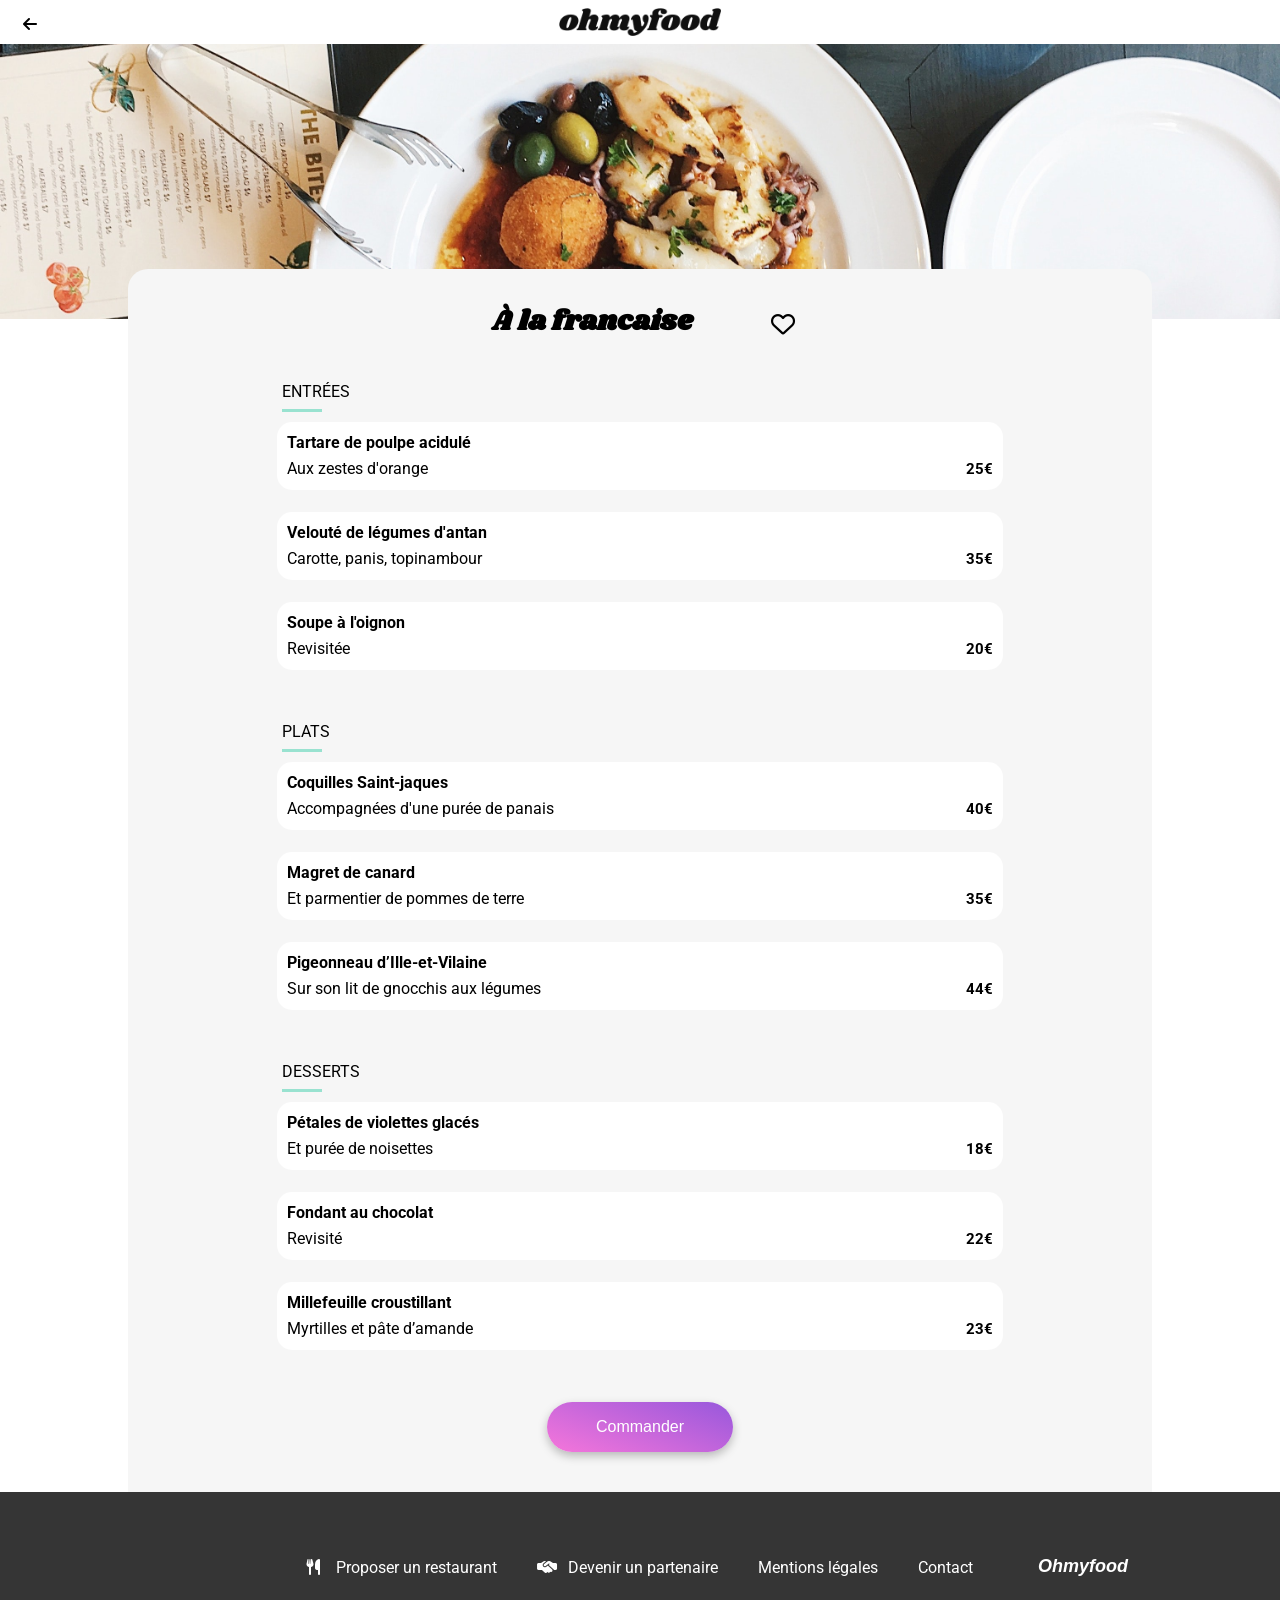
==== commit 53a50c30: "Fix - html arrow link" ====
--- a/p4-menu-a-la-francaise.html
+++ b/p4-menu-a-la-francaise.html
@@ -28,10 +28,8 @@
     <!--header-->
     <header class="header-menu">
         <div class="header-first-block header-homepage-space">
-            <a href="./p4.html">
-                <button class="logo-menu">
-                    <i class="fa-solid fa-arrow-left"></i>
-                </button>
+            <a href="./index.html" class="logo-menu">
+                <i class="fa-solid fa-arrow-left"></i>
             </a>
             <img class="header-picture" src="./images/logo/ohmyfood.png" alt="Logo Ohmyfood">
         </div>
--- a/css/style.css
+++ b/css/style.css
@@ -1,5 +1,7 @@
 body {
     font-family: 'Roboto', sans-serif;
+    width: 100%;
+    overflow-x: hidden;
 }
 
 * {
@@ -118,6 +120,7 @@
     border-style: none;
     font-size: 16px;
     margin-top: 17px;
+    transition: all 0.7s ease;
 }
 
 .button-presentation-block-header:hover {
@@ -170,16 +173,15 @@
     box-shadow: 0px 4px 15px 0px #00000026;
     margin-bottom: 25px;
     margin-top: 26px;
-    margin-right: ;
     display: flex;
     flex-direction: row;
     align-items: center;
+    transition: all 0.8s ease;
 }
 
 .card-instruction-block:hover {
     background-color: #F5EDFF;
 }
-
 
 .card-instruction-block i {
     padding-right: 20px;
@@ -220,7 +222,8 @@
 
 .card-container-restaurant-block {
     display: flex;
-    flex-direction: column;
+    /*flex-direction: column;*/
+    flex-wrap: wrap;
     justify-content: center;
     align-items: center;
 }
@@ -256,25 +259,33 @@
     margin: 0;
 }
 
-
 .heart-empty {
     position: absolute;
-}
+    opacity: 1;
+    transition: all 1s;
+}
+
+
 
 .heart-full {
     position: absolute;
     opacity: 0;
     transition-property: all;
-    transition-duration: 2s;
-}
-
-.heart-full:hover {
+    transition-duration: 1s;
+    -webkit-background-clip: text;
+    -webkit-text-fill-color: transparent;
+    background-image: linear-gradient(200.64deg, #9356DC -5.2%, #FF79DA 110.74%);
+}
+
+.heart-button:hover .heart-full {
     opacity: 1;
-    color: transparent;
-    background-clip: border-box;
-    -webkit-background-clip: text;
-    background-image: linear-gradient(200.64deg, #9356DC -5.2%, #FF79DA 110.74%);
-}
+}
+
+.heart-button:hover .heart-empty {
+    opacity: 0;
+}
+
+
 
 .card-text-menu {
     margin-top: -25px;
@@ -299,6 +310,7 @@
 
 
 
+
 /*Footer*/
 .footer-container {
     height: 180px;
@@ -345,7 +357,6 @@
 /*Page-Menu*/
 
 /*Header*/
-
 .header-menu {
     min-width: 375px;
     width: 100%;
@@ -365,7 +376,6 @@
 }
 
 /*Menu*/
-
 .bloc-menu {
     background-color: var(--color-tertiary);
     border-radius: 20px 20px 0 0;
@@ -468,15 +478,23 @@
     padding-bottom: 12px;
 }
 
-.card-title {
-    margin-bottom: 12px;
-}
 
 .text-card-menu {
     margin-bottom: 12px;
-    text-overflow: ellipsis;
     width: calc(100% - 34px);
     transition: all 1.5s ease;
+}
+
+.text-card-menu p {
+    overflow: hidden;
+    white-space: nowrap;
+    text-overflow: ellipsis;
+}
+
+.text-card-menu h2 {
+    overflow: hidden;
+    white-space: nowrap;
+    text-overflow: ellipsis;
 }
 
 .green-check {
@@ -518,6 +536,8 @@
     box-shadow: 0px 4px 10px 0px #00000040;
     margin-top: 40px;
     margin-bottom: 40px;
+    transition: all 1s ease;
+
 }
 
 .button-menu:hover {
@@ -531,16 +551,16 @@
 
 
 
+
+
+
+
 @media only screen and (min-width: 850px) {
 
-
-
-
     /*Header*/
 
 
     /*Instruction*/
-
     .instruction-block {
         width: 100%;
         height: 262px;
@@ -576,6 +596,9 @@
 
     .restaurant-block {
         height: 436px;
+        width: 100%;
+        padding-left: 10%;
+        box-sizing: border-box;
     }
 
     .card-restaurant-block {
@@ -585,15 +608,15 @@
         transition: width 1s;
     }
 
-    .card-restaurant-block:hover {
-        width: 340px;
-    }
+
 
     .card-container-restaurant-block {
         display: flex;
-        flex-direction: row;
+        flex-wrap: nowrap;
         overflow-x: scroll;
-        padding-left: 30%;
+        justify-content: flex-start;
+        width: 100%;
+        margin: auto;
     }
 
     .button-restaurant-bock {
@@ -655,10 +678,12 @@
     justify-content: center;
     width: 100vw;
     height: 100vh;
-    background-color: #CEECF5;
-    opacity: 0.7;
+    background-color: #afe0e2;
+    opacity: 1;
     position: fixed;
     animation: background-leave 3s forwards;
+    animation-delay: 2s;
+    z-index: 5;
 }
 
 
@@ -674,27 +699,26 @@
 @keyframes spin {
     from {
         transform: rotate(0deg);
-        z-index: 2;
-        opacity: 1;
-
     }
 
     to {
         transform: rotate(360deg);
-        z-index: -20;
+    }
+}
+
+@keyframes background-leave {
+
+    0% {
+        opacity: 1;
+
+    }
+
+    99% {
         opacity: 0;
     }
-}
-
-@keyframes background-leave {
-    from {
-        z-index: 2;
-        opacity: 1;
-
-    }
-
-    to {
+
+    100% {
+        opacity: 0;
         z-index: -1;
-        opacity: 0.1;
     }
 }
